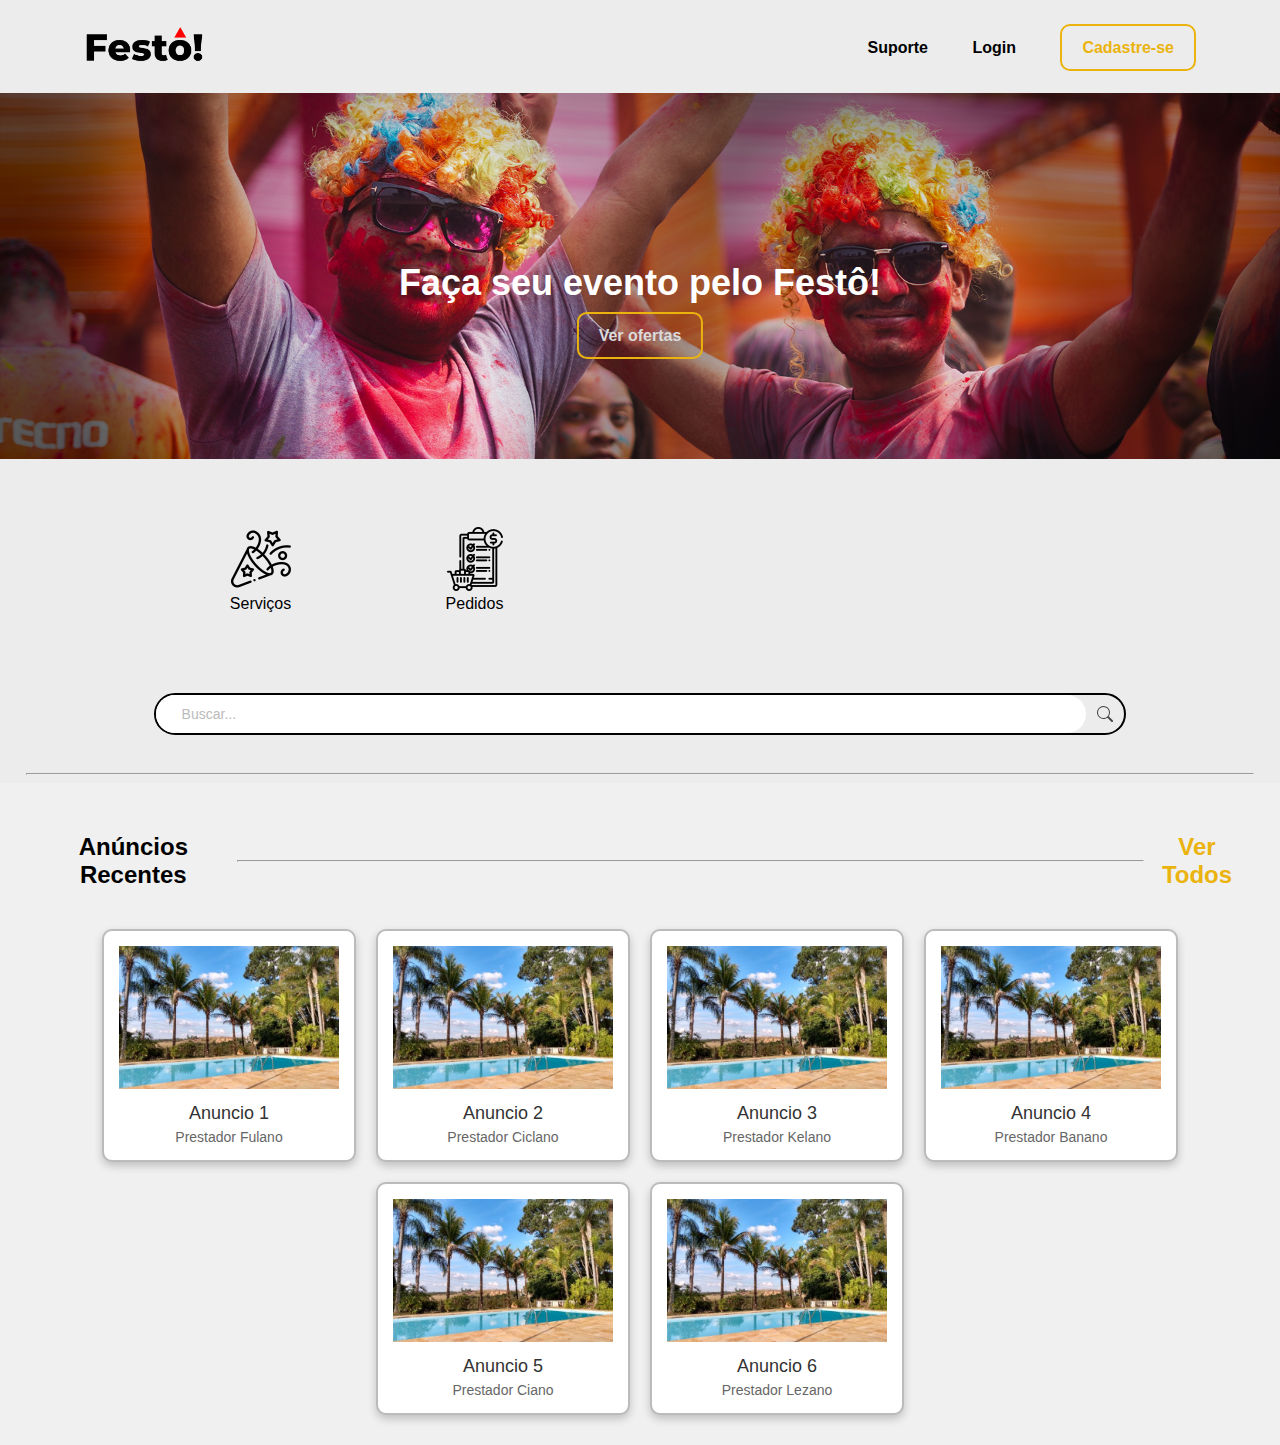
==== index.html @ 0c34fb8f "Add files via upload" ====
<!DOCTYPE html>
<html lang="pt-BR">
<head>
    <meta charset="ISO-8859-1">
    <meta http-equiv="X-UA-Compatible" content="IE=edge">
    <meta name="viewport" content="width=device-width, initial-scale=1.0">
    <title>Festo!</title>
    <link rel="icon" type="image/x-icon" href="assets/favicon.ico">
    <link rel="stylesheet" href="css/style.css">
    <link rel="preconnect" href="https://fonts.googleapis.com">
    <link rel="preconnect" href="https://fonts.gstatic.com" crossorigin>
    <link
        href="https://fonts.googleapis.com/css2?family=Montserrat:wght@100;200;300;400;500;600;700;800;900&display=swap"
        rel="stylesheet">
</head>
<body>

    <div class="header">
        <div>
            <a href="index.html"><img class="logo" src="assets/festoblacknobgLOGOTOP.png"></a>
        </div>
        <div class="buttonstop">
            <a class="btnstop" href="suporte/suporte.html">Suporte</a>
            <a class="btnstop" href="login/escolha-log.html">Login</a>
            <a class="btnstop btnstopcadastro" id="btnborder" href="cadastro/escolha-cad.html">Cadastre-se</a>
        </div>
    </div>

    <div class="banner">
        <img src="assets/banner.jpg" alt="Banner Image">
        <div class="banner-text">
            <h1>Fa�a seu evento pelo Fest�!</h1>
            <a href="#" class="btnveja" id="btnborder">Ver ofertas</a>
        </div>
    </div>

    <hr id="hrtop">

    <div class="grid-container">
        <div class="grid-item">
            <a href="servicos.php"><img class="icons" src="assets/festa.png">Servi�os</a>
        </div>
        <div class="grid-item">
            <a href="pedidos.php"><img class="icons" src="assets/pedidos.png">Pedidos</a>
        </div>
    </div>

    <hr id="hrtop">

    <form>
        <input type="search" placeholder="Buscar...">
        <button type="submit">Search</button>
    </form>

    <hr id="hrmain">

    <section class="latest-products">
        <div class="prod-text">
            <h2>An�ncios Recentes</h2>
            <hr>
            <a href="#"><h2>Ver Todos</h2></a>
        </div>
        <div class="product-container" id="product-container">
            <!-- JavaScript -->
        </div>
    </section>
    <script src="js/script.js"></script>
</body>

</html>
---- css/style.css ----
/*     SCRIPT CSS DA PÁGINA HOME DO SITE */

body {
    font-family: 'Inter', sans-serif;
    margin: 0;
    padding: 0;
    background: #ececec;
    text-align: center;
    color: black;
}

@import url('https://fonts.googleapis.com/css2?family=Inter:wght@100;200;300;400;500;600;700;800;900&display=swap');

.header {
    margin-top: 1%;
    margin-left: 5%;
    margin-right: 5%;
    background-color: #ececec;
    height: 80px;
    display: flex;
    justify-content: space-between;
    padding: 0 20px;
    align-items: center;
}

.box {
    position: absolute;
    top: 50%;
    left: 50%;
    transform: translate(-50%, -50%);
    background-color: rgba(0, 0, 0, 0.6);
    padding: 30px;
    border-radius: 10px;
}

.buttonstop{
    padding-bottom: 10px;
}

.btnstop {
    text-decoration: none;
    margin-left: 40px;
    font-family: 'Inter', sans-serif;
    font-style: normal;
    font-weight: 700;
    line-height: 24px;
    text-align: center;
    color: black;
    transition: linear 0.15s;
}

.btnstop:hover {
    color: rgb(173, 173, 173);
}

.btnveja {
    margin-top: 3%;
    text-decoration: none;
    font-family: 'Inter', sans-serif;
    font-style: normal;
    font-weight: 700;
    line-height: 24px;
    text-align: center;
    color: rgb(219, 219, 219);
    transition: linear 0.15s;
}

.btnveja:hover {
    color: rgb(255, 255, 255);
}

.btnstopcadastro {
    color: #EBB30E
}

.btnstopcadastro:hover {
    color: rgb(0, 0, 0);
}

#btnborder {
    border: 2px solid #EBB30E;
    border-radius: 10px;
    padding: 13px;
    padding-left: 20px;
    padding-right: 20px;
}

#btnborder:hover {
    border: 2px solid #EBB30E;
}

.logo {
    width: 120px;
    margin-bottom: 10%;
}

/*Banner*/

.banner {
    position: relative;
    width: 100%;
    height: 400px;
    /* Adjust the height as needed */
    overflow: hidden;
}

.banner img {
    width: 100%;
    height: auto;
}

.banner-text {
    position: absolute;
    top: 50%;
    left: 50%;
    transform: translate(-50%, -50%);
    text-align: center;
    color: #fff;
}

.banner-text h1 {
    font-size: 36px;
    margin-bottom: 20px;
}

.banner-text p {
    font-size: 18px;
    margin-bottom: 30px;
}

/**/

#hrtop {
    opacity: 0%;
    margin-left: 6%;
    margin-right: 6%;
}

#hrmain {
    margin-left: 2%;
    margin-right: 2%;
}

.grid-container {
    display: grid;
    grid-template-columns: repeat(6, auto);
    margin: 0 15%;
    padding: 16px;
    margin-bottom: 40px;
}

.grid-item {
    margin: 0;
    width: 105px;
    height: 100px;
    text-align: center;
}

.grid-item a {
    color: #000;
    font-style: normal;
    text-decoration: none;
    font-weight: 500;
    font-size: 16px;
    transition: color 0.15s linear;
}

.grid-item a:hover {
    color: #818181;
}

.icons {
    width: 64px;
}


form {
    margin-left: 12%;
    margin-right: 12%;
    margin-bottom: 3%;
    color: #555;
    display: flex;
    border: 2px solid black;
    border-radius: 50px;
    justify-content: space-between;
}

input[type=search] {
    width: 100%;
    border: none;
    background-color: white;
    margin: 0;
    padding: 10px 25px;
    font-size: 14px;
    color: inherit;
    border: 1px solid transparent;
    border-radius: inherit;
}

input[type=search]::placeholder {
    color: #bbb;
}

button[type="submit"] {
    text-indent: -999px;
    overflow: hidden;
    width: 40px;
    padding: 0;
    margin: 0;
    border: 1px solid transparent;
    border-radius: inherit;
    background: transparent url("data:image/svg+xml,%3Csvg xmlns='http://www.w3.org/2000/svg' width='16' height='16' class='bi bi-search' viewBox='0 0 16 16'%3E%3Cpath d='M11.742 10.344a6.5 6.5 0 1 0-1.397 1.398h-.001c.03.04.062.078.098.115l3.85 3.85a1 1 0 0 0 1.415-1.414l-3.85-3.85a1.007 1.007 0 0 0-.115-.1zM12 6.5a5.5 5.5 0 1 1-11 0 5.5 5.5 0 0 1 11 0z'%3E%3C/path%3E%3C/svg%3E") no-repeat center;
    cursor: pointer;
    opacity: 0.7;
}

button[type="submit"]:hover {
    opacity: 1;
}

button[type="submit"]:focus,
input[type="search"]:focus {
    box-shadow: 0 0 3px 0 #474747;
    border-color: #3b3b3b;
    outline: none;
}

.latest-products {
    background-color: #f0f0f0;
    padding: 20px;
    text-align: center;
}

.product {
    display: inline-block;
    margin: 10px;
    background-color: #ffffff;
    padding: 15px;
    border-radius: 10px;
    box-shadow: 0 4px 8px rgba(0, 0, 0, 0.2);
    border: 2px solid #bbb; /* Add solid border style */
    transition: transform 0.2s ease-in-out;
    width: 220px; /* Set a fixed width for consistent spacing */
}

.product img {
    max-width: 100%;
    height: auto;
}

.product-title {
    font-size: 18px; /* Slightly larger font size */
    margin-top: 10px; /* Increased margin */
    color: #333;
}

.product-description {
    font-size: 14px;
    margin-top: 5px;
    color: #666;
}

/* Add hover effect */
.product:hover {
    border: 2px solid #EBB30E;
    transform: scale(1.05);
    box-shadow: 0 6px 12px rgba(0, 0, 0, 0.3); /* Adjusted box shadow */
}

.prod-text {
    margin: 10px;
    display: flex;
    justify-content: space-between;
    align-items: center;
}

.prod-text a {
    color: #EBB30E;
    text-decoration: none;
    transition: color 0.15s linear; /* Clarified transition property */
}

.prod-text a:hover {
    color: black;
}

.prod-text hr {
    width: 80%; /* Full width horizontal line */
}
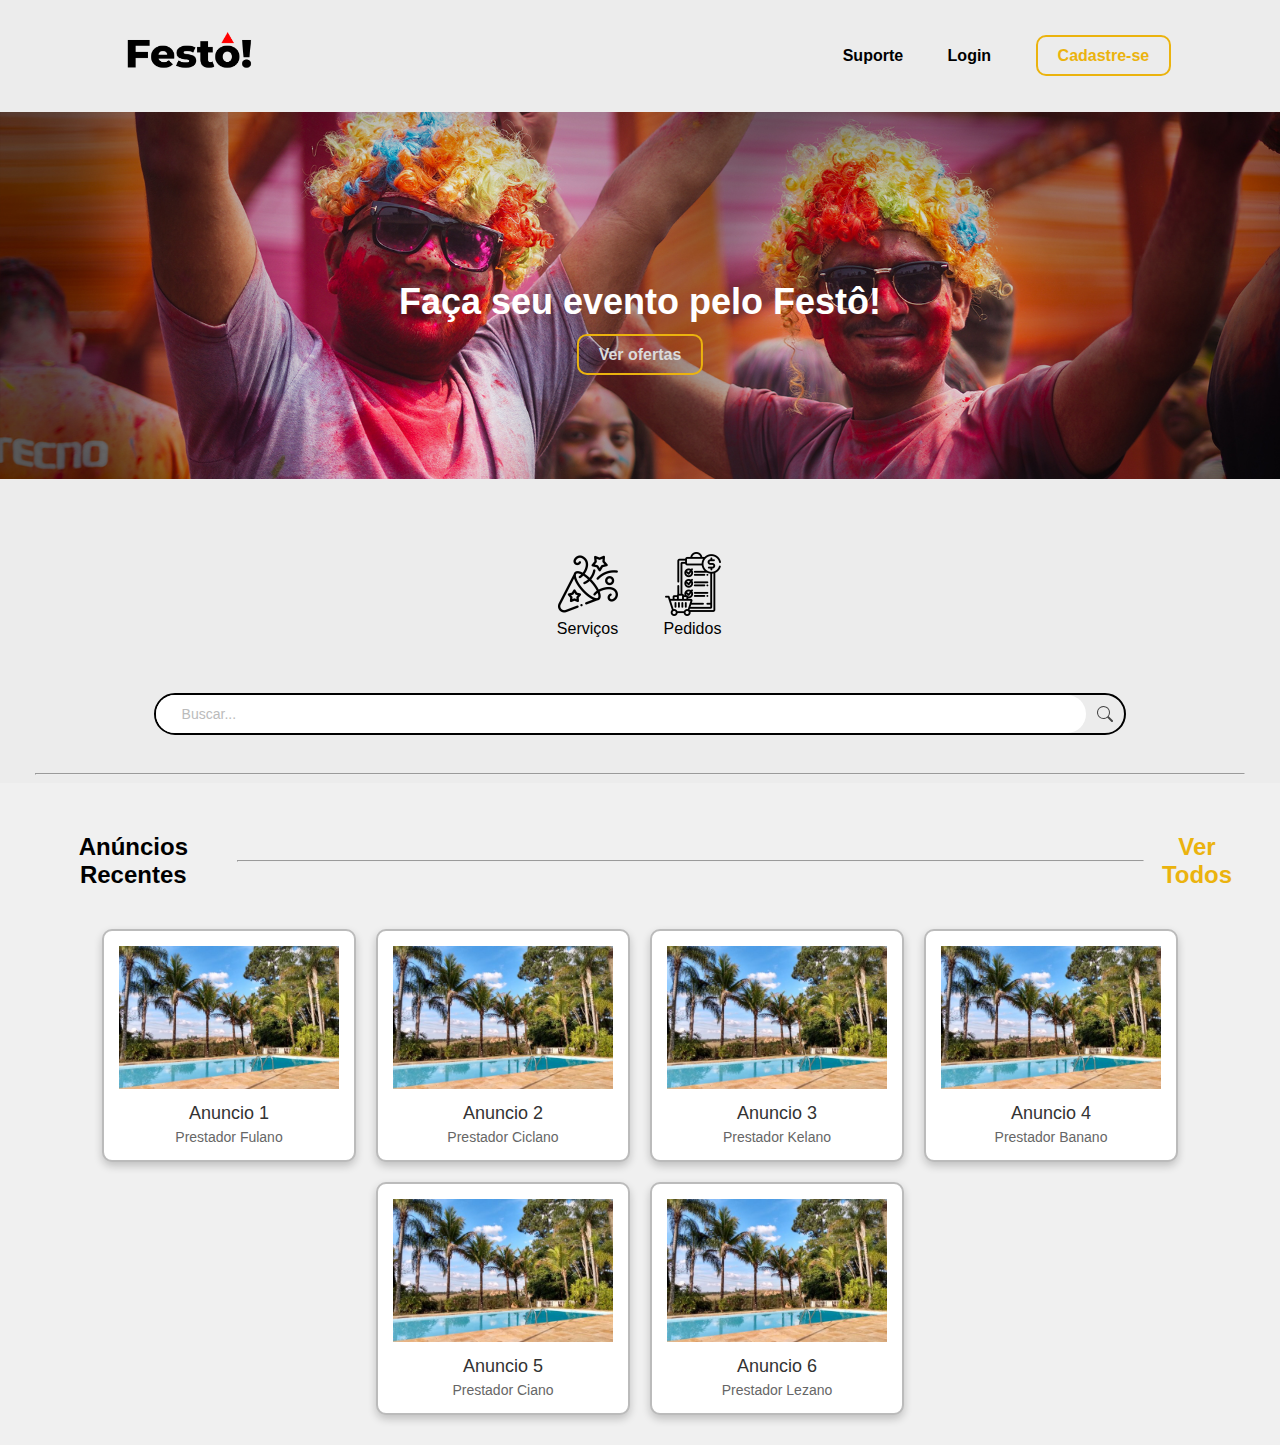
==== commit dd8069ff: "Teste" ====
--- a/index.html
+++ b/index.html
@@ -27,7 +27,7 @@
     </div>
 
     <div class="banner">
-        <img src="assets/banner.jpg" alt="Banner Image">
+        <img src="assets/banner.jpg" alt="">
         <div class="banner-text">
             <h1>Fa�a seu evento pelo Fest�!</h1>
             <a href="#" class="btnveja" id="btnborder">Ver ofertas</a>
--- a/css/style.css
+++ b/css/style.css
@@ -12,14 +12,12 @@
 @import url('https://fonts.googleapis.com/css2?family=Inter:wght@100;200;300;400;500;600;700;800;900&display=swap');
 
 .header {
-    margin-top: 1%;
-    margin-left: 5%;
-    margin-right: 5%;
+    margin: 1rem 5rem 1rem 6rem;
     background-color: #ececec;
-    height: 80px;
+    height: 5rem;
     display: flex;
     justify-content: space-between;
-    padding: 0 20px;
+    padding: 0 1.8rem;
     align-items: center;
 }
 
@@ -33,34 +31,33 @@
     border-radius: 10px;
 }
 
-.buttonstop{
+/* .buttonstop{      TIREI PORQUE É INUTIL, REVISAR
     padding-bottom: 10px;
-}
+} */
 
 .btnstop {
     text-decoration: none;
-    margin-left: 40px;
+    margin-left: 2.5rem;
+    font-family: 'Inter', sans-serif;
+    font-style: normal;
+    font-weight: 700;
+    text-align: center;
+    color: black;
+    transition: linear 0.15s;
+}
+
+.btnstop:hover {
+    color: rgb(173, 173, 173);
+}
+
+.btnveja {
+  
+    text-decoration: none;
     font-family: 'Inter', sans-serif;
     font-style: normal;
     font-weight: 700;
     line-height: 24px;
     text-align: center;
-    color: black;
-    transition: linear 0.15s;
-}
-
-.btnstop:hover {
-    color: rgb(173, 173, 173);
-}
-
-.btnveja {
-    margin-top: 3%;
-    text-decoration: none;
-    font-family: 'Inter', sans-serif;
-    font-style: normal;
-    font-weight: 700;
-    line-height: 24px;
-    text-align: center;
     color: rgb(219, 219, 219);
     transition: linear 0.15s;
 }
@@ -80,9 +77,7 @@
 #btnborder {
     border: 2px solid #EBB30E;
     border-radius: 10px;
-    padding: 13px;
-    padding-left: 20px;
-    padding-right: 20px;
+    padding: 10px 20px;
 }
 
 #btnborder:hover {
@@ -90,22 +85,22 @@
 }
 
 .logo {
-    width: 120px;
-    margin-bottom: 10%;
+    width: 8rem;
+    margin-bottom: 0.4rem;
 }
 
 /*Banner*/
 
 .banner {
     position: relative;
-    width: 100%;
-    height: 400px;
+    width:100vw;
+    height: 25rem;
     /* Adjust the height as needed */
     overflow: hidden;
 }
 
 .banner img {
-    width: 100%;
+    width: 100vw;
     height: auto;
 }
 
@@ -137,23 +132,23 @@
 }
 
 #hrmain {
-    margin-left: 2%;
-    margin-right: 2%;
+    margin-left: 2.2rem;
+    margin-right: 2.2rem;
 }
 
 .grid-container {
-    display: grid;
-    grid-template-columns: repeat(6, auto);
-    margin: 0 15%;
-    padding: 16px;
-    margin-bottom: 40px;
+    /* display: grid; QUANDO ACRESCENTAR OUTRAS OPÇÕES
+    grid-template-columns: repeat(6, auto); */
+    display: flex;
+    justify-content: center;
+    padding: 1.4rem;
 }
 
 .grid-item {
     margin: 0;
     width: 105px;
     height: 100px;
-    text-align: center;
+/*     text-align: center; */
 }
 
 .grid-item a {
@@ -170,14 +165,12 @@
 }
 
 .icons {
-    width: 64px;
+    width: 4rem;
 }
 
 
 form {
-    margin-left: 12%;
-    margin-right: 12%;
-    margin-bottom: 3%;
+    margin: 0 12% 3% 12%;
     color: #555;
     display: flex;
     border: 2px solid black;
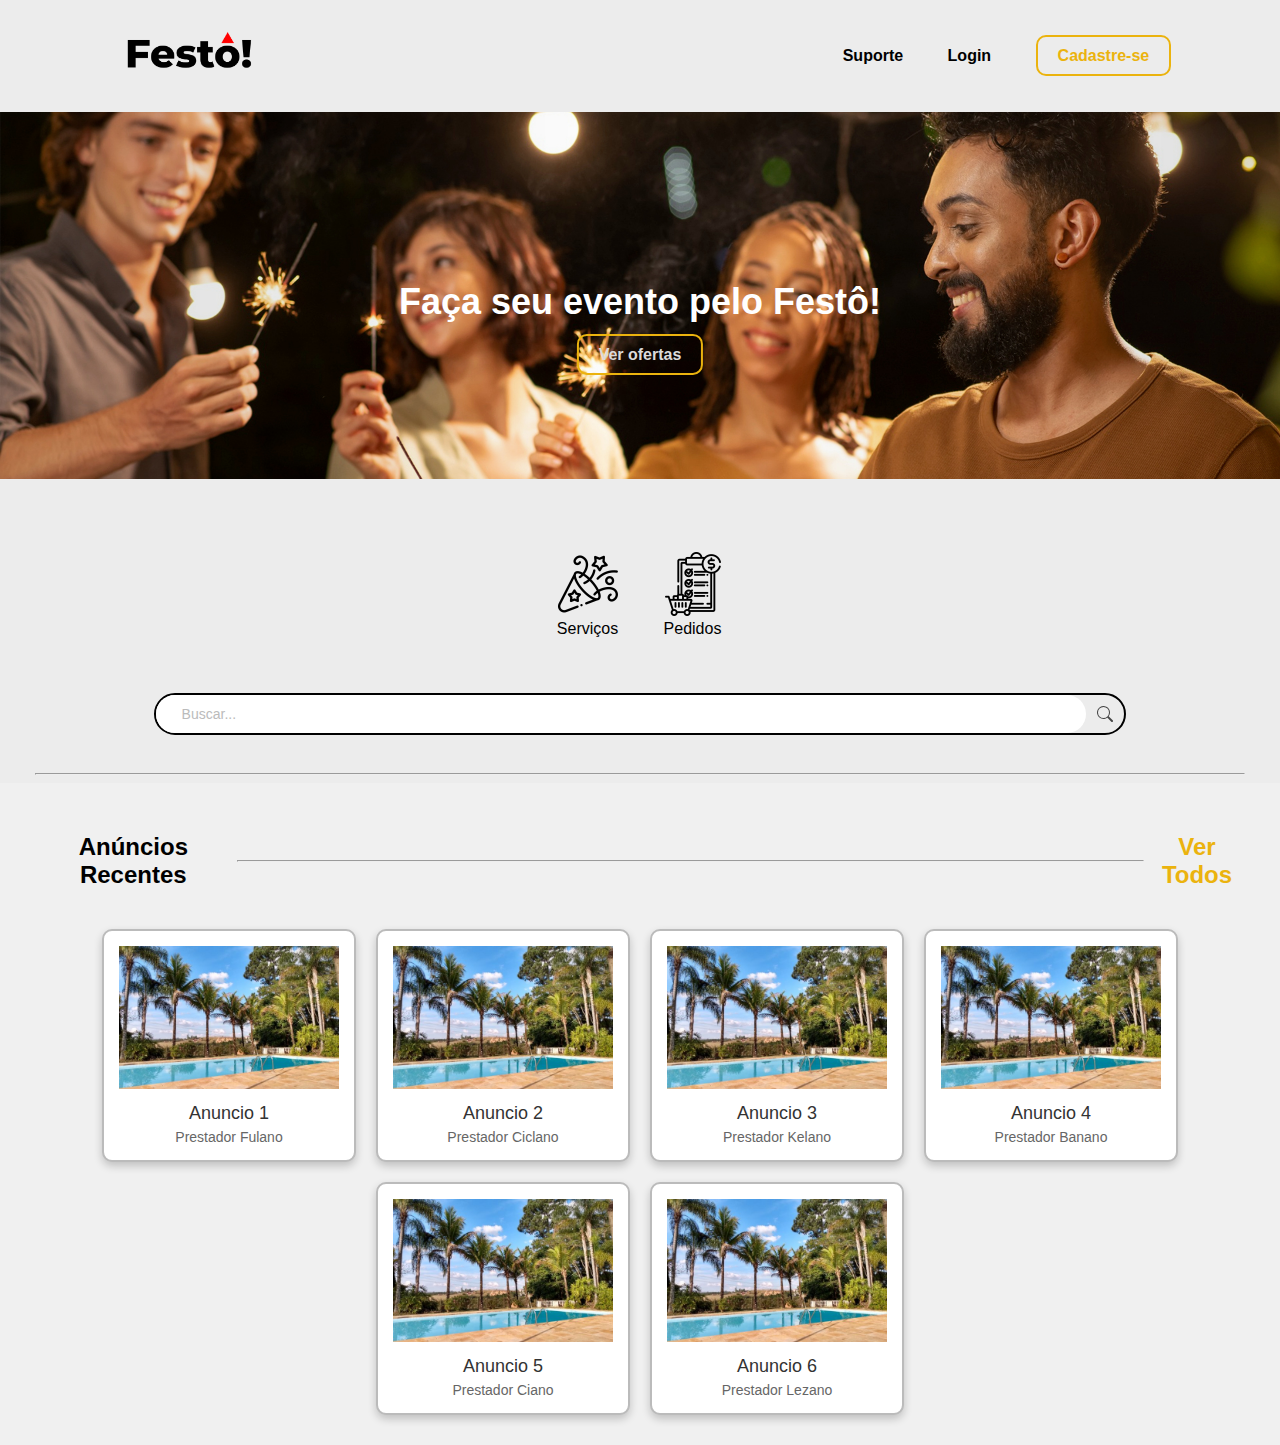
==== commit 7862fcd1: "Add Comments" ====
--- a/index.html
+++ b/index.html
@@ -1,70 +1,96 @@
 <!DOCTYPE html>
 <html lang="pt-BR">
-<head>
-    <meta charset="ISO-8859-1">
-    <meta http-equiv="X-UA-Compatible" content="IE=edge">
-    <meta name="viewport" content="width=device-width, initial-scale=1.0">
-    <title>Festo!</title>
-    <link rel="icon" type="image/x-icon" href="assets/favicon.ico">
-    <link rel="stylesheet" href="css/style.css">
-    <link rel="preconnect" href="https://fonts.googleapis.com">
-    <link rel="preconnect" href="https://fonts.gstatic.com" crossorigin>
+  <head>
+    <meta charset="ISO-8859-1" />
+    <meta http-equiv="X-UA-Compatible" content="IE=edge" />
+    <meta name="viewport" content="width=device-width, initial-scale=1.0" />
+    <title>Fest�!</title>
+
+    <!-- LINKS -->
+
+    <link rel="icon" type="image/x-icon" href="assets/favicon.ico" />
+    <link rel="stylesheet" href="css/style.css" />
+    <link rel="preconnect" href="https://fonts.googleapis.com" />
+    <link rel="preconnect" href="https://fonts.gstatic.com" crossorigin />
     <link
-        href="https://fonts.googleapis.com/css2?family=Montserrat:wght@100;200;300;400;500;600;700;800;900&display=swap"
-        rel="stylesheet">
-</head>
-<body>
+      href="https://fonts.googleapis.com/css2?family=Montserrat:wght@100;200;300;400;500;600;700;800;900&display=swap"
+      rel="stylesheet"
+    />
+
+    <!-- LINKS -->
+  </head>
+  <body>
+    <!-- HEADER -->
 
     <div class="header">
-        <div>
-            <a href="index.html"><img class="logo" src="assets/festoblacknobgLOGOTOP.png"></a>
-        </div>
-        <div class="buttonstop">
-            <a class="btnstop" href="suporte/suporte.html">Suporte</a>
-            <a class="btnstop" href="login/escolha-log.html">Login</a>
-            <a class="btnstop btnstopcadastro" id="btnborder" href="cadastro/escolha-cad.html">Cadastre-se</a>
-        </div>
+      <div>
+        <a href="index.html"
+          ><img class="logo" src="assets/festoblacknobgLOGOTOP.png"
+        /></a>
+      </div>
+      <div class="buttonstop">
+        <a class="btnstop" href="suporte/suporte.html">Suporte</a>
+        <a class="btnstop" href="login/escolha-log.html">Login</a>
+        <a
+          class="btnstop btnstopcadastro"
+          id="btnborder"
+          href="cadastro/escolha-cad.html"
+          >Cadastre-se</a
+        >
+      </div>
     </div>
 
+    <!-- HEADER -->
+
+    <!-- BANNER SECTION  -->
     <div class="banner">
-        <img src="assets/banner.jpg" alt="">
-        <div class="banner-text">
-            <h1>Fa�a seu evento pelo Fest�!</h1>
-            <a href="#" class="btnveja" id="btnborder">Ver ofertas</a>
-        </div>
+      <img src="assets/banner.jpg" alt="" />
+      <div class="banner-text">
+        <h1>Fa�a seu evento pelo Fest�!</h1>
+        <a href="#" class="btnveja" id="btnborder">Ver ofertas</a>
+      </div>
     </div>
 
-    <hr id="hrtop">
+    <hr id="hrtop" />
 
     <div class="grid-container">
-        <div class="grid-item">
-            <a href="servicos.php"><img class="icons" src="assets/festa.png">Servi�os</a>
-        </div>
-        <div class="grid-item">
-            <a href="pedidos.php"><img class="icons" src="assets/pedidos.png">Pedidos</a>
-        </div>
+      <div class="grid-item">
+        <a href="servicos.php"
+          ><img class="icons" src="assets/festa.png" />Servi�os</a
+        >
+      </div>
+      <div class="grid-item">
+        <a href="pedidos.php"
+          ><img class="icons" src="assets/pedidos.png" />Pedidos</a
+        >
+      </div>
     </div>
 
-    <hr id="hrtop">
+    <hr id="hrtop" />
 
     <form>
-        <input type="search" placeholder="Buscar...">
-        <button type="submit">Search</button>
+      <input type="search" placeholder="Buscar..." />
+      <button type="submit">Search</button>
     </form>
 
-    <hr id="hrmain">
+    <!-- BANNER SECTION  -->
+
+    <!-- SE��O AN�NCIOS HOME -->
+
+    <hr id="hrmain" />
 
     <section class="latest-products">
-        <div class="prod-text">
-            <h2>An�ncios Recentes</h2>
-            <hr>
-            <a href="#"><h2>Ver Todos</h2></a>
-        </div>
-        <div class="product-container" id="product-container">
-            <!-- JavaScript -->
-        </div>
+      <div class="prod-text">
+        <h2>An�ncios Recentes</h2>
+        <hr />
+        <a href="#"><h2>Ver Todos</h2></a>
+      </div>
+      <div class="product-container" id="product-container"></div>
     </section>
+
+    <!-- SE��O AN�NCIOS HOME -->
+
+    <!-- JavaScript -->
     <script src="js/script.js"></script>
-</body>
-
-</html>+  </body>
+</html>
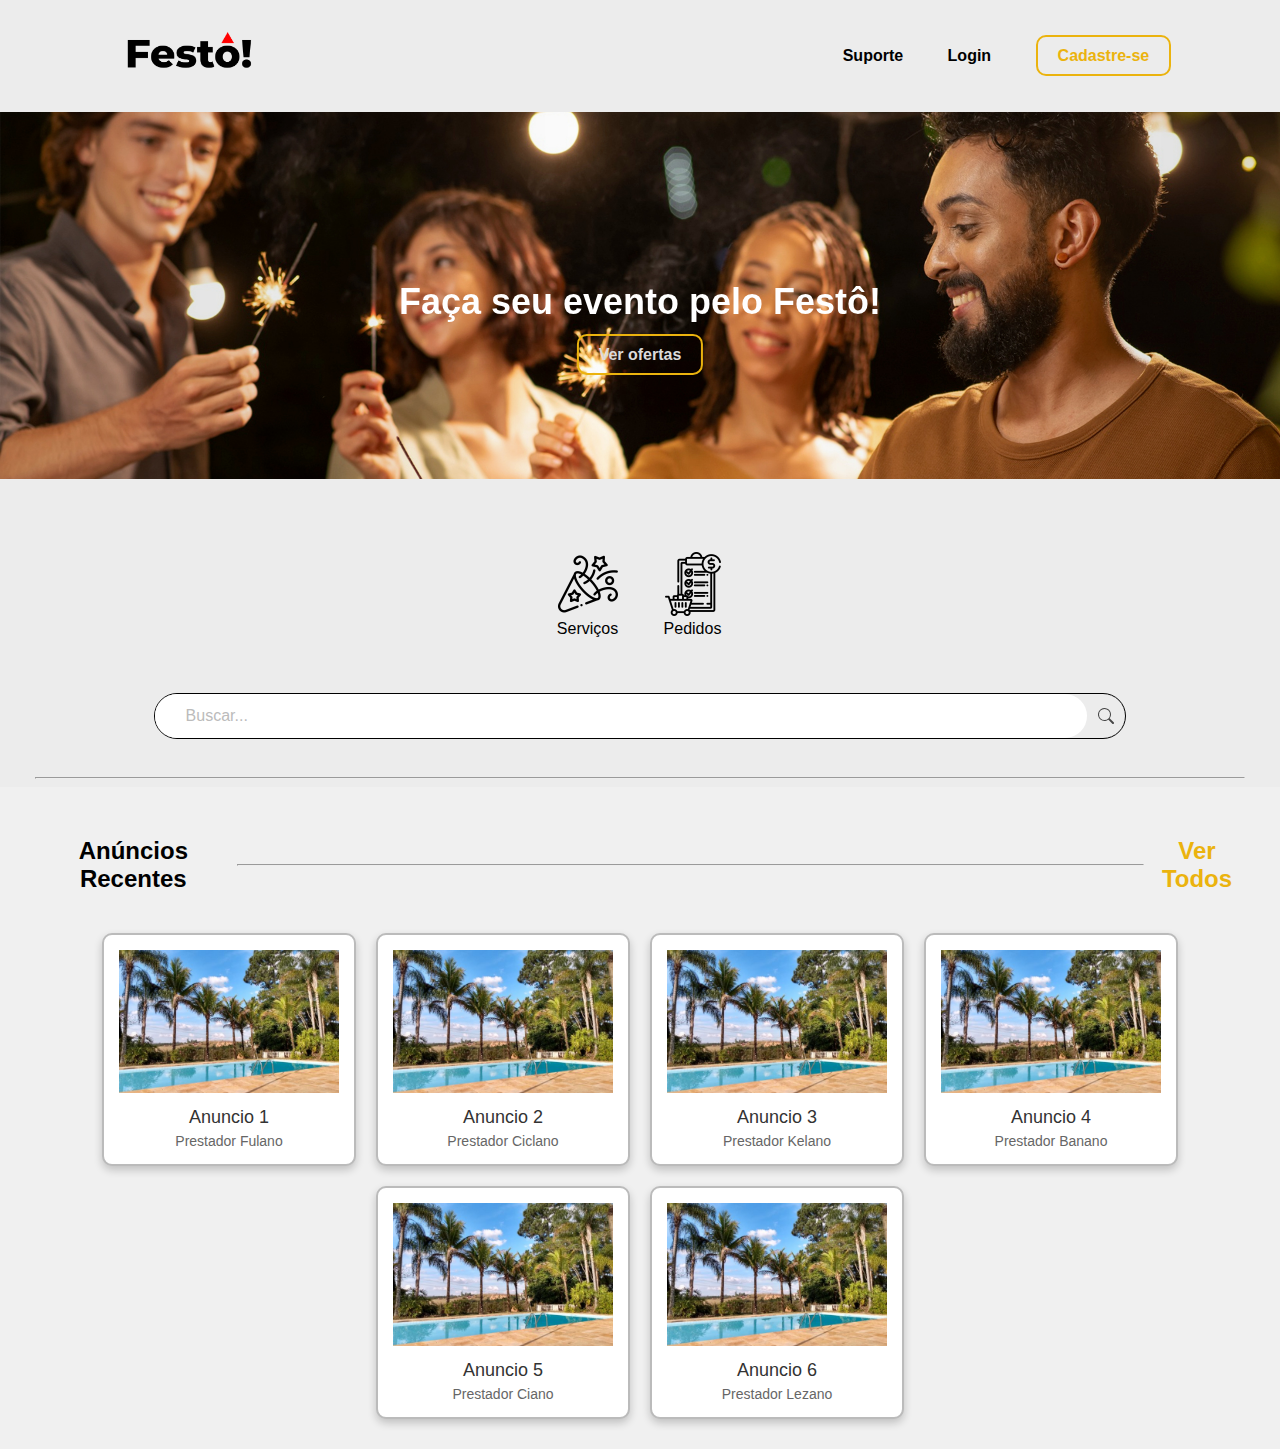
==== commit 20198bc2: "Add Animacao texto CSS" ====
--- a/index.html
+++ b/index.html
@@ -43,10 +43,10 @@
     <!-- HEADER -->
 
     <!-- BANNER SECTION  -->
-    <div class="banner">
-      <img src="assets/banner.jpg" alt="" />
+    <div class="banner unselectable">
+      <img class="unselectable" src="assets/banner.jpg" alt="" />
       <div class="banner-text">
-        <h1>Fa�a seu evento pelo Fest�!</h1>
+        <h1 class="unselectable">Fa�a seu evento pelo Fest�!</h1>
         <a href="#" class="btnveja" id="btnborder">Ver ofertas</a>
       </div>
     </div>
--- a/css/style.css
+++ b/css/style.css
@@ -51,7 +51,7 @@
 }
 
 .btnveja {
-  
+
     text-decoration: none;
     font-family: 'Inter', sans-serif;
     font-style: normal;
@@ -63,7 +63,8 @@
 }
 
 .btnveja:hover {
-    color: rgb(255, 255, 255);
+    color: white;
+    background-color: #EBB30E;
 }
 
 .btnstopcadastro {
@@ -93,7 +94,7 @@
 
 .banner {
     position: relative;
-    width:100vw;
+    /* width: 100vw; */
     height: 25rem;
     /* Adjust the height as needed */
     overflow: hidden;
@@ -110,17 +111,39 @@
     left: 50%;
     transform: translate(-50%, -50%);
     text-align: center;
-    color: #fff;
 }
 
 .banner-text h1 {
     font-size: 36px;
     margin-bottom: 20px;
+    
+    /* Animação de gradiente */
+    background: linear-gradient(
+        to right,
+        #ffffff 20%,
+        #acacac 30%,
+        #acacac 70%,
+        #ffffff 80%
+    );
+    -webkit-background-clip: text;
+    background-clip: text;
+    -webkit-text-fill-color: transparent;
+    background-size: 500% auto;
+    animation: textShine 5s ease-in-out infinite alternate;
 }
 
 .banner-text p {
     font-size: 18px;
     margin-bottom: 30px;
+}
+
+@keyframes textShine /* Keyframe de animação de gradiente */{
+    0% {
+        background-position: 0% 50%;
+    }
+    100% {
+        background-position: 100% 50%;
+    }
 }
 
 /**/
@@ -148,7 +171,7 @@
     margin: 0;
     width: 105px;
     height: 100px;
-/*     text-align: center; */
+    /*     text-align: center; */
 }
 
 .grid-item a {
@@ -173,7 +196,7 @@
     margin: 0 12% 3% 12%;
     color: #555;
     display: flex;
-    border: 2px solid black;
+    border: 1px solid black;
     border-radius: 50px;
     justify-content: space-between;
 }
@@ -183,8 +206,8 @@
     border: none;
     background-color: white;
     margin: 0;
-    padding: 10px 25px;
-    font-size: 14px;
+    padding: 12px 30px;
+    font-size: 16px;
     color: inherit;
     border: 1px solid transparent;
     border-radius: inherit;
@@ -231,9 +254,11 @@
     padding: 15px;
     border-radius: 10px;
     box-shadow: 0 4px 8px rgba(0, 0, 0, 0.2);
-    border: 2px solid #bbb; /* Add solid border style */
+    border: 2px solid #bbb;
+    /* Add solid border style */
     transition: transform 0.2s ease-in-out;
-    width: 220px; /* Set a fixed width for consistent spacing */
+    width: 220px;
+    /* Set a fixed width for consistent spacing */
 }
 
 .product img {
@@ -242,8 +267,10 @@
 }
 
 .product-title {
-    font-size: 18px; /* Slightly larger font size */
-    margin-top: 10px; /* Increased margin */
+    font-size: 18px;
+    /* Slightly larger font size */
+    margin-top: 10px;
+    /* Increased margin */
     color: #333;
 }
 
@@ -257,7 +284,8 @@
 .product:hover {
     border: 2px solid #EBB30E;
     transform: scale(1.05);
-    box-shadow: 0 6px 12px rgba(0, 0, 0, 0.3); /* Adjusted box shadow */
+    box-shadow: 0 6px 12px rgba(0, 0, 0, 0.3);
+    /* Adjusted box shadow */
 }
 
 .prod-text {
@@ -270,7 +298,8 @@
 .prod-text a {
     color: #EBB30E;
     text-decoration: none;
-    transition: color 0.15s linear; /* Clarified transition property */
+    transition: color 0.15s linear;
+    /* Clarified transition property */
 }
 
 .prod-text a:hover {
@@ -278,8 +307,15 @@
 }
 
 .prod-text hr {
-    width: 80%; /* Full width horizontal line */
-}
-
-
-
+    width: 80%;
+    /* Full width horizontal line */
+}
+
+
+.unselectable { /* Classe para desabilitar seleção */
+    -webkit-user-select: none;
+    -webkit-touch-callout: none;
+    -moz-user-select: none;
+    -ms-user-select: none;
+    user-select: none;
+  }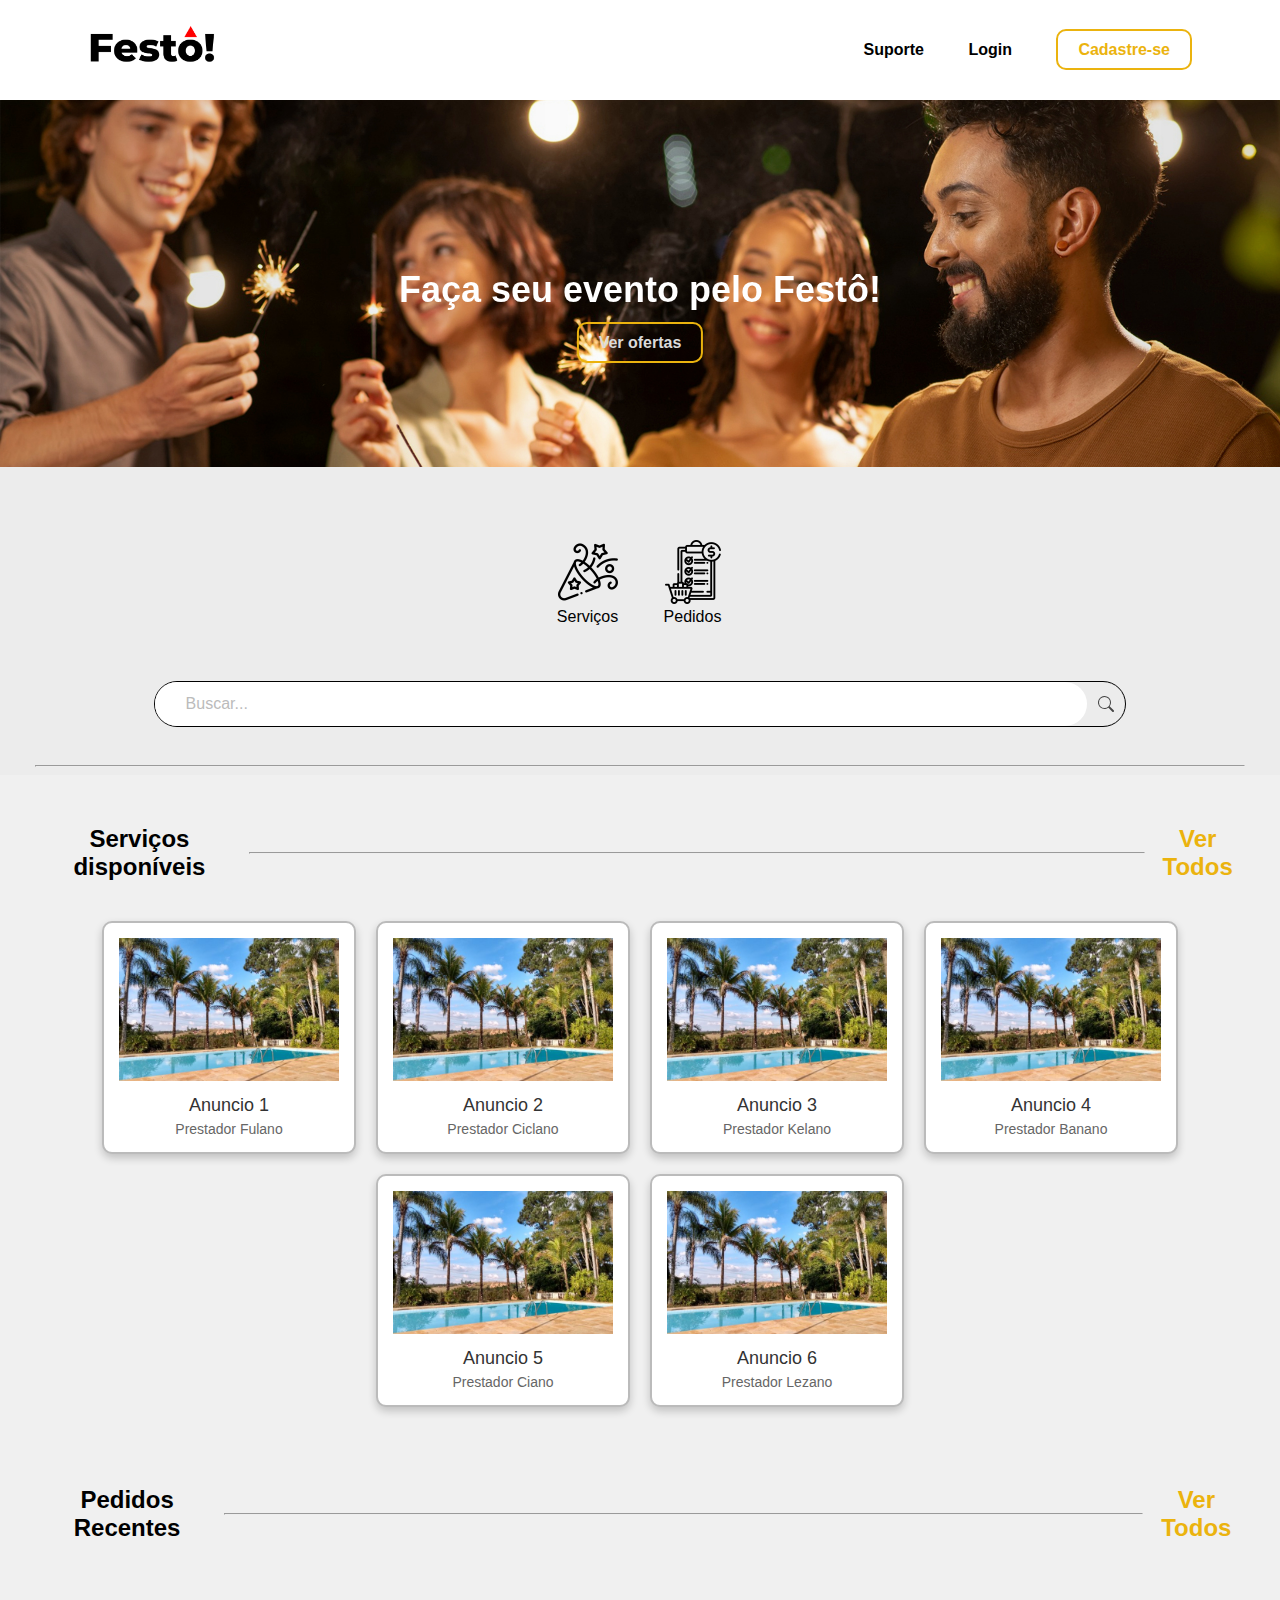
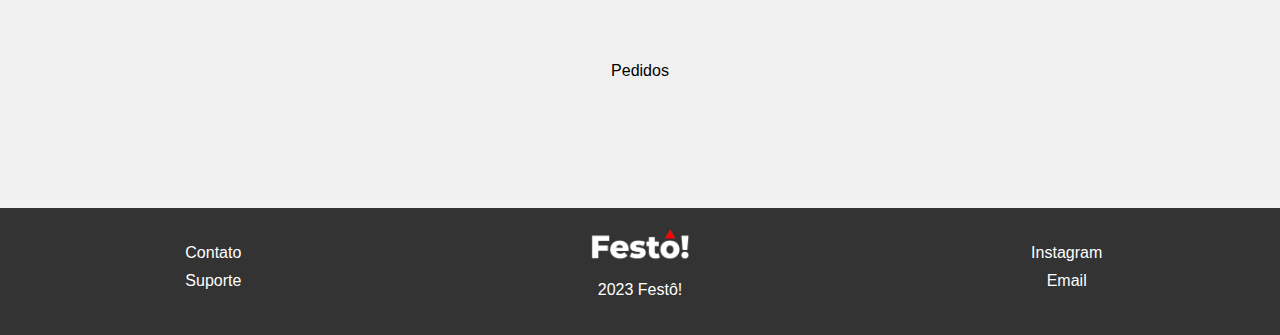
==== commit 628f4de4: "Adição footer & Organização Hereditaria CSS Escolha e Home" ====
--- a/index.html
+++ b/index.html
@@ -1,96 +1,136 @@
 <!DOCTYPE html>
 <html lang="pt-BR">
-  <head>
-    <meta charset="ISO-8859-1" />
-    <meta http-equiv="X-UA-Compatible" content="IE=edge" />
-    <meta name="viewport" content="width=device-width, initial-scale=1.0" />
-    <title>Fest�!</title>
 
-    <!-- LINKS -->
+<head>
+  <meta charset="ISO-8859-1" />
+  <meta http-equiv="X-UA-Compatible" content="IE=edge" />
+  <meta name="viewport" content="width=device-width, initial-scale=1.0" />
+  <title>Fest�!</title>
 
-    <link rel="icon" type="image/x-icon" href="assets/favicon.ico" />
-    <link rel="stylesheet" href="css/style.css" />
-    <link rel="preconnect" href="https://fonts.googleapis.com" />
-    <link rel="preconnect" href="https://fonts.gstatic.com" crossorigin />
-    <link
-      href="https://fonts.googleapis.com/css2?family=Montserrat:wght@100;200;300;400;500;600;700;800;900&display=swap"
-      rel="stylesheet"
-    />
+  <!-- LINKS -->
 
-    <!-- LINKS -->
-  </head>
-  <body>
-    <!-- HEADER -->
+  <link rel="icon" type="image/x-icon" href="assets/favicon.ico" />
+  <link rel="stylesheet" href="css/style.css" />
+  <link rel="preconnect" href="https://fonts.googleapis.com" />
+  <link rel="preconnect" href="https://fonts.gstatic.com" crossorigin />
+  <link href="https://fonts.googleapis.com/css2?family=Montserrat:wght@100;200;300;400;500;600;700;800;900&display=swap"
+    rel="stylesheet" />
 
-    <div class="header">
-      <div>
-        <a href="index.html"
-          ><img class="logo" src="assets/festoblacknobgLOGOTOP.png"
-        /></a>
-      </div>
-      <div class="buttonstop">
-        <a class="btnstop" href="suporte/suporte.html">Suporte</a>
-        <a class="btnstop" href="login/escolha-log.html">Login</a>
-        <a
-          class="btnstop btnstopcadastro"
-          id="btnborder"
-          href="cadastro/escolha-cad.html"
-          >Cadastre-se</a
-        >
-      </div>
+  <!-- LINKS -->
+</head>
+
+<body>
+
+
+  <!-- HEADER -->
+
+  <div class="header">
+    <div>
+      <a href="index.html"><img class="logo" src="assets/festoblacknobgLOGOTOP.png" /></a>
     </div>
+    <div class="buttonstop">
+      <a class="btnstop" href="suporte/suporte.html">Suporte</a>
+      <a class="btnstop" href="login/escolha-log.html">Login</a>
+      <a class="btnstop btnstopcadastro" id="btnborder" href="cadastro/escolha-cad.html">Cadastre-se</a>
+    </div>
+  </div>
 
-    <!-- HEADER -->
+  <!-- HEADER -->
 
-    <!-- BANNER SECTION  -->
-    <div class="banner unselectable">
-      <img class="unselectable" src="assets/banner.jpg" alt="" />
-      <div class="banner-text">
-        <h1 class="unselectable">Fa�a seu evento pelo Fest�!</h1>
-        <a href="#" class="btnveja" id="btnborder">Ver ofertas</a>
-      </div>
+  <!-- BANNER SECTION  -->
+
+  <div class="banner unselectable">
+    <img class="unselectable" src="assets/banner.jpg" alt="" />
+    <div class="banner-text">
+      <h1 class="unselectable">Fa�a seu evento pelo Fest�!</h1>
+      <a href="#" class="btnveja" id="btnborder">Ver ofertas</a>
     </div>
+  </div>
 
-    <hr id="hrtop" />
+  <!-- BANNER SECTION  -->
 
-    <div class="grid-container">
-      <div class="grid-item">
-        <a href="servicos.php"
-          ><img class="icons" src="assets/festa.png" />Servi�os</a
-        >
-      </div>
-      <div class="grid-item">
-        <a href="pedidos.php"
-          ><img class="icons" src="assets/pedidos.png" />Pedidos</a
-        >
-      </div>
+  <hr id="hrtop" />
+
+  <!-- ICONES & SEARCH BAR -->
+
+  <div class="grid-container">
+    <div class="grid-item">
+      <a href="servicos.php"><img class="icons" src="assets/festa.png" />Servi�os</a>
     </div>
+    <div class="grid-item">
+      <a href="pedidos.php"><img class="icons" src="assets/pedidos.png" />Pedidos</a>
+    </div>
+  </div>
 
-    <hr id="hrtop" />
+  <hr id="hrtop" />
 
-    <form>
-      <input type="search" placeholder="Buscar..." />
-      <button type="submit">Search</button>
-    </form>
+  <form>
+    <input type="search" placeholder="Buscar..." />
+    <button type="submit">Search</button>
+  </form>
 
-    <!-- BANNER SECTION  -->
+  <!-- ICONES & SEARCH BAR -->
 
-    <!-- SE��O AN�NCIOS HOME -->
+  <!-- SE��O AN�NCIOS HOME -->
 
-    <hr id="hrmain" />
+  <hr id="hrmain" />
 
-    <section class="latest-products">
-      <div class="prod-text">
-        <h2>An�ncios Recentes</h2>
-        <hr />
-        <a href="#"><h2>Ver Todos</h2></a>
-      </div>
-      <div class="product-container" id="product-container"></div>
-    </section>
+  <section class="latest-products">
+    <div class="prod-text">
+      <h2>Servi�os dispon�veis</h2>
+      <hr />
+      <a href="#">
+        <h2>Ver Todos</h2>
+      </a>
+    </div>
+    <div class="product-container" id="product-container"></div>
+  </section>
 
-    <!-- SE��O AN�NCIOS HOME -->
+  <!-- SE��O AN�NCIOS HOME -->
 
-    <!-- JavaScript -->
-    <script src="js/script.js"></script>
-  </body>
-</html>
+  <!-- SE��O PEDIDOS HOME -->
+
+  <section class="latest-products">
+    <div class="prod-text">
+      <h2>Pedidos Recentes</h2>
+      <hr />
+      <a href="#">
+        <h2>Ver Todos</h2>
+      </a>
+    </div>
+    <div class="product-container" id="product-container">
+      <!-- Temporario -->
+      <br><br><br><br><br>Pedidos<br><br><br><br><br><br><br>
+    </div>
+  </section>
+
+  <!-- SE��O PEDIDOS HOME -->
+
+  <!-- FOOTER -->
+
+  <footer>
+    <div class="footer-section left">
+      <ul>
+        <li><a href="mailto:startupfesto@gmail.com">Contato</a></li>
+        <li><a href="suporte/suporte.html">Suporte</a></li>
+      </ul>
+    </div>
+    <div class="footer-section middle">
+      <img src="assets/festowhitenobgLOGO.png" alt="Logo">
+      <p>2023 Fest�!</p>
+    </div>
+    <div class="footer-section right">
+      <ul>
+        <li><a href="https://www.instagram.com/startupfesto">Instagram</a></li>
+        <li><a href="mailto:startupfesto@gmail.com">Email</a></li>
+      </ul>
+    </div>
+  </footer>
+
+  <!-- FOOTER -->
+
+  <!-- JavaScript -->
+  <script src="js/script.js"></script>
+</body>
+
+</html>--- a/css/style.css
+++ b/css/style.css
@@ -1,7 +1,10 @@
-/*     SCRIPT CSS DA PÁGINA HOME DO SITE */
+/* SCRIPT CSS DA PÁGINA HOME DO SITE */
+
+*{
+    font-family: 'Inter', sans-serif;
+}
 
 body {
-    font-family: 'Inter', sans-serif;
     margin: 0;
     padding: 0;
     background: #ececec;
@@ -12,12 +15,12 @@
 @import url('https://fonts.googleapis.com/css2?family=Inter:wght@100;200;300;400;500;600;700;800;900&display=swap');
 
 .header {
-    margin: 1rem 5rem 1rem 6rem;
-    background-color: #ececec;
+    /* margin: 1rem 5rem 1rem 6rem; */
+    background-color: #ffffff;
     height: 5rem;
     display: flex;
     justify-content: space-between;
-    padding: 0 1.8rem;
+    padding: 10px 5.5rem;
     align-items: center;
 }
 
@@ -31,10 +34,6 @@
     border-radius: 10px;
 }
 
-/* .buttonstop{      TIREI PORQUE É INUTIL, REVISAR
-    padding-bottom: 10px;
-} */
-
 .btnstop {
     text-decoration: none;
     margin-left: 2.5rem;
@@ -50,23 +49,6 @@
     color: rgb(173, 173, 173);
 }
 
-.btnveja {
-
-    text-decoration: none;
-    font-family: 'Inter', sans-serif;
-    font-style: normal;
-    font-weight: 700;
-    line-height: 24px;
-    text-align: center;
-    color: rgb(219, 219, 219);
-    transition: linear 0.15s;
-}
-
-.btnveja:hover {
-    color: white;
-    background-color: #EBB30E;
-}
-
 .btnstopcadastro {
     color: #EBB30E
 }
@@ -90,7 +72,7 @@
     margin-bottom: 0.4rem;
 }
 
-/*Banner*/
+/* Inicio Banner*/
 
 .banner {
     position: relative;
@@ -116,15 +98,13 @@
 .banner-text h1 {
     font-size: 36px;
     margin-bottom: 20px;
-    
+
     /* Animação de gradiente */
-    background: linear-gradient(
-        to right,
-        #ffffff 20%,
-        #acacac 30%,
-        #acacac 70%,
-        #ffffff 80%
-    );
+    background: linear-gradient(to right,
+            #ffffff 20%,
+            #acacac 30%,
+            #acacac 70%,
+            #ffffff 80%);
     -webkit-background-clip: text;
     background-clip: text;
     -webkit-text-fill-color: transparent;
@@ -137,16 +117,37 @@
     margin-bottom: 30px;
 }
 
-@keyframes textShine /* Keyframe de animação de gradiente */{
+@keyframes textShine
+
+/* Keyframe de animação de gradiente */
+    {
     0% {
         background-position: 0% 50%;
     }
+
     100% {
         background-position: 100% 50%;
     }
 }
 
-/**/
+.btnveja {
+    /* Botao banner */
+    text-decoration: none;
+    font-family: 'Inter', sans-serif;
+    font-style: normal;
+    font-weight: 700;
+    line-height: 24px;
+    text-align: center;
+    color: rgb(219, 219, 219);
+    transition: linear 0.15s;
+}
+
+.btnveja:hover {
+    color: white;
+    background-color: #EBB30E;
+}
+
+/* Fim Banner*/
 
 #hrtop {
     opacity: 0%;
@@ -311,11 +312,54 @@
     /* Full width horizontal line */
 }
 
-
-.unselectable { /* Classe para desabilitar seleção */
+.unselectable {
+    /* Classe para desabilitar selecao */
     -webkit-user-select: none;
     -webkit-touch-callout: none;
     -moz-user-select: none;
     -ms-user-select: none;
     user-select: none;
-  }+}
+
+/* FOOTER */
+
+footer {
+    font-weight: 200;
+    width: 100%;
+    background-color: #333;
+    color: #fff;
+    display: flex;
+    justify-content: space-between;
+    padding: 20px 0;
+}
+
+.footer-section {
+    flex: 1;
+    padding: 0 20px;
+}
+
+ul {
+    list-style: none;
+    padding: 0;
+}
+
+ul li {
+    margin-bottom: 10px;
+}
+
+a {
+    color: #fff;
+    text-decoration: none;
+    transition: linear 0.2s;
+}
+
+a:hover{
+    color: #ff8a8a;
+    text-decoration: dotted;
+}
+
+.footer-section img {
+    max-width: 100px;
+}
+
+/* FOOTER */